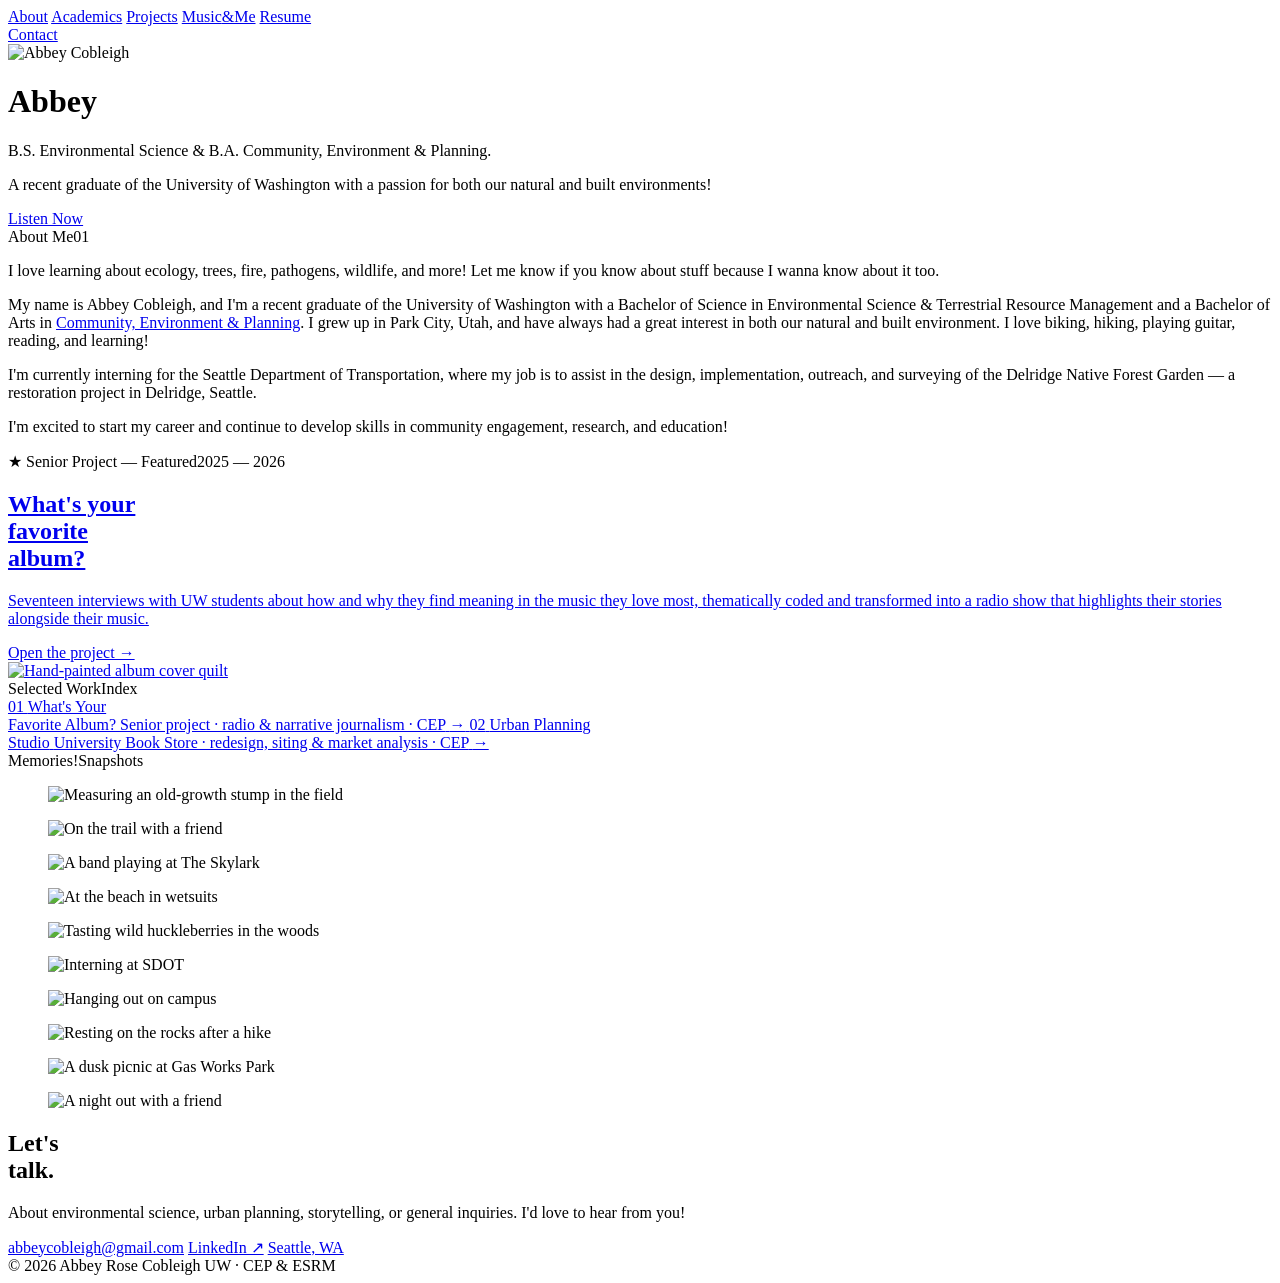
==== index.html @ 4b6c8d2c "Add files via upload" ====
<!DOCTYPE html>
<html lang="en">
<head>
<meta charset="UTF-8" />
<meta name="viewport" content="width=device-width, initial-scale=1.0" />
<title>Abbey Rose Cobleigh — CEP & Environmental Science</title>
<meta name="description" content="Abbey Rose Cobleigh — a new graduate of UW's Community, Environment & Planning and Environmental Science programs, working where people, place, and story meet." />
<link rel="preconnect" href="https://fonts.googleapis.com" />
<link rel="preconnect" href="https://fonts.gstatic.com" crossorigin />
<link href="https://fonts.googleapis.com/css2?family=Bricolage+Grotesque:opsz,wght@12..96,400..800&family=Hanken+Grotesk:wght@400..700&display=swap" rel="stylesheet" />
<link rel="stylesheet" href="assets/bold.css" />
</head>
<body>

<!-- NAV -->
<nav class="nav">
  <div class="nav-inner">
    <div class="nav-links">
      <a href="index.html">About</a>
      <a href="academics.html">Academics</a>
      <a href="projects.html">Projects</a>
      <a href="album.html">Music<span>&amp;Me</span></a>
      <a href="resume.html">Resume</a>
    </div>
    <a href="#contact" class="nav-cart">Contact</a>
  </div>
</nav>

<!-- HERO -->
<header class="hero" data-screen-label="Home — Hero">
  <div class="hero-stage">
    <div class="hero-img">
      <img src="assets/album/portrait.jpg" alt="Abbey Cobleigh" loading="eager" />
    </div>
    <h1 class="hero-word"><span class="stroke">Abbey</span></h1>
  </div>
</header>
<div class="hero-row">
  <div class="hero-tag reveal">B.S. Environmental Science &amp; B.A. Community, Environment &amp; Planning.</div>
  <div class="hero-lead reveal" data-delay="100">
    <p>
      A recent graduate of the University of Washington with a passion for both our
      natural and built environments!
    </p>
    <a href="album.html" class="big-link">Listen Now</a>
  </div>
</div>

<!-- ABOUT -->
<section class="band" id="about" data-screen-label="Home — About">
  <div class="band-inner">
    <div class="eyebrow reveal"><span>About Me</span><span>01</span></div>
    <div class="two-col">
      <p class="col-lead reveal">I love learning about ecology, trees, fire, pathogens, wildlife, and more! Let me know if you know about stuff because I wanna know about it too.</p>
      <div class="col-body reveal" data-delay="100">
        <p>
          My name is Abbey Cobleigh, and I'm a recent graduate of the University of
          Washington with a Bachelor of Science in Environmental Science &amp; Terrestrial
          Resource Management and a Bachelor of Arts in <a href="academics.html">Community, Environment &amp;
          Planning</a>. I grew up in Park City, Utah, and have always had a great interest in
          both our natural and built environment. I love biking, hiking, playing guitar,
          reading, and learning!
        </p>
        <p>
          I'm currently interning for the Seattle Department of Transportation, where my
          job is to assist in the design, implementation, outreach, and surveying of the
          Delridge Native Forest Garden — a restoration project in Delridge, Seattle.
        </p>
        <p>
          I'm excited to start my career and continue to develop skills in community
          engagement, research, and education!
        </p>
      </div>
    </div>
  </div>
</section>

<!-- FEATURED -->
<section class="band" data-screen-label="Home — Featured">
  <div class="band-inner">
    <div class="eyebrow reveal"><span><span class="star">★</span> Senior Project — Featured</span><span>2025 — 2026</span></div>
    <a href="album.html" class="feat-card feat-grid">
      <div>
        <h2 class="feat-h">What's your<br />favorite<br />album?</h2>
        <p class="feat-desc reveal">
          Seventeen interviews with UW students about how and why they find meaning in
          the music they love most, thematically coded and transformed into a radio show
          that highlights their stories alongside their music.
        </p>
        <span class="feat-link reveal" data-delay="80">Open the project →</span>
      </div>
      <div class="feat-art">
        <img src="assets/album-quilt.jpeg" alt="Hand-painted album cover quilt" loading="lazy" />
      </div>
    </a>
  </div>
</section>

<!-- PROJECTS -->
<section class="band" data-screen-label="Home — Projects">
  <div class="band-inner">
    <div class="eyebrow reveal"><span>Selected Work</span><span>Index</span></div>
    <a href="album.html" class="work-row">
      <span class="work-num">01</span>
      <span class="work-name">What's Your<br />Favorite Album?</span>
      <span class="work-cat">Senior project · radio &amp; narrative journalism · CEP</span>
      <span class="work-arrow">→</span>
    </a>
    <a href="projects.html" class="work-row">
      <span class="work-num">02</span>
      <span class="work-name">Urban Planning<br />Studio</span>
      <span class="work-cat">University Book Store · redesign, siting &amp; market analysis · CEP</span>
      <span class="work-arrow">→</span>
    </a>
  </div>
</section>

<!-- PHOTO COLLAGE -->
<section class="band" data-screen-label="Home — Photos">
  <div class="band-inner">
    <div class="eyebrow reveal"><span>Memories!</span><span>Snapshots</span></div>
    <div class="collage uw-collage reveal" data-delay="80">
      <figure><img src="assets/uw/uw-01.jpg" alt="Measuring an old-growth stump in the field" loading="lazy" /></figure>
      <figure><img src="assets/uw/uw-04.jpg" alt="On the trail with a friend" loading="lazy" /></figure>
      <figure><img src="assets/uw/uw-02.jpg" alt="A band playing at The Skylark" loading="lazy" /></figure>
      <figure><img src="assets/uw/uw-08.jpg" alt="At the beach in wetsuits" loading="lazy" /></figure>
      <figure><img src="assets/uw/uw-03.jpg" alt="Tasting wild huckleberries in the woods" loading="lazy" /></figure>
      <figure><img src="assets/uw/uw-07.jpg" alt="Interning at SDOT" loading="lazy" /></figure>
      <figure><img src="assets/uw/uw-05.jpg" alt="Hanging out on campus" loading="lazy" /></figure>
      <figure><img src="assets/uw/uw-09.jpg" alt="Resting on the rocks after a hike" loading="lazy" /></figure>
      <figure><img src="assets/uw/uw-06.jpg" alt="A dusk picnic at Gas Works Park" loading="lazy" /></figure>
      <figure><img src="assets/uw/uw-10.jpg" alt="A night out with a friend" loading="lazy" /></figure>
    </div>
  </div>
</section>

<!-- CONTACT -->
<footer class="contact" id="contact" data-screen-label="Home — Contact">
  <div class="contact-inner">
    <h2>Let's<br />talk.</h2>
    <p class="contact-intro reveal">About environmental science, urban planning, storytelling, or general inquiries. I'd love to hear from you!</p>
    <div class="contact-links reveal" data-delay="100">
      <a href="mailto:abbeycobleigh@gmail.com">abbeycobleigh@gmail.com</a>
      <a href="https://www.linkedin.com/in/abbey-cobleigh-87673b26b/" target="_blank" rel="noopener">LinkedIn ↗</a>
      <a href="#">Seattle, WA</a>
    </div>
    <div class="contact-foot">
      <span>© 2026 Abbey Rose Cobleigh</span>
      <span>UW · CEP &amp; ESRM</span>
    </div>
  </div>
</footer>

<script src="assets/site.js"></script>
</body>
</html>
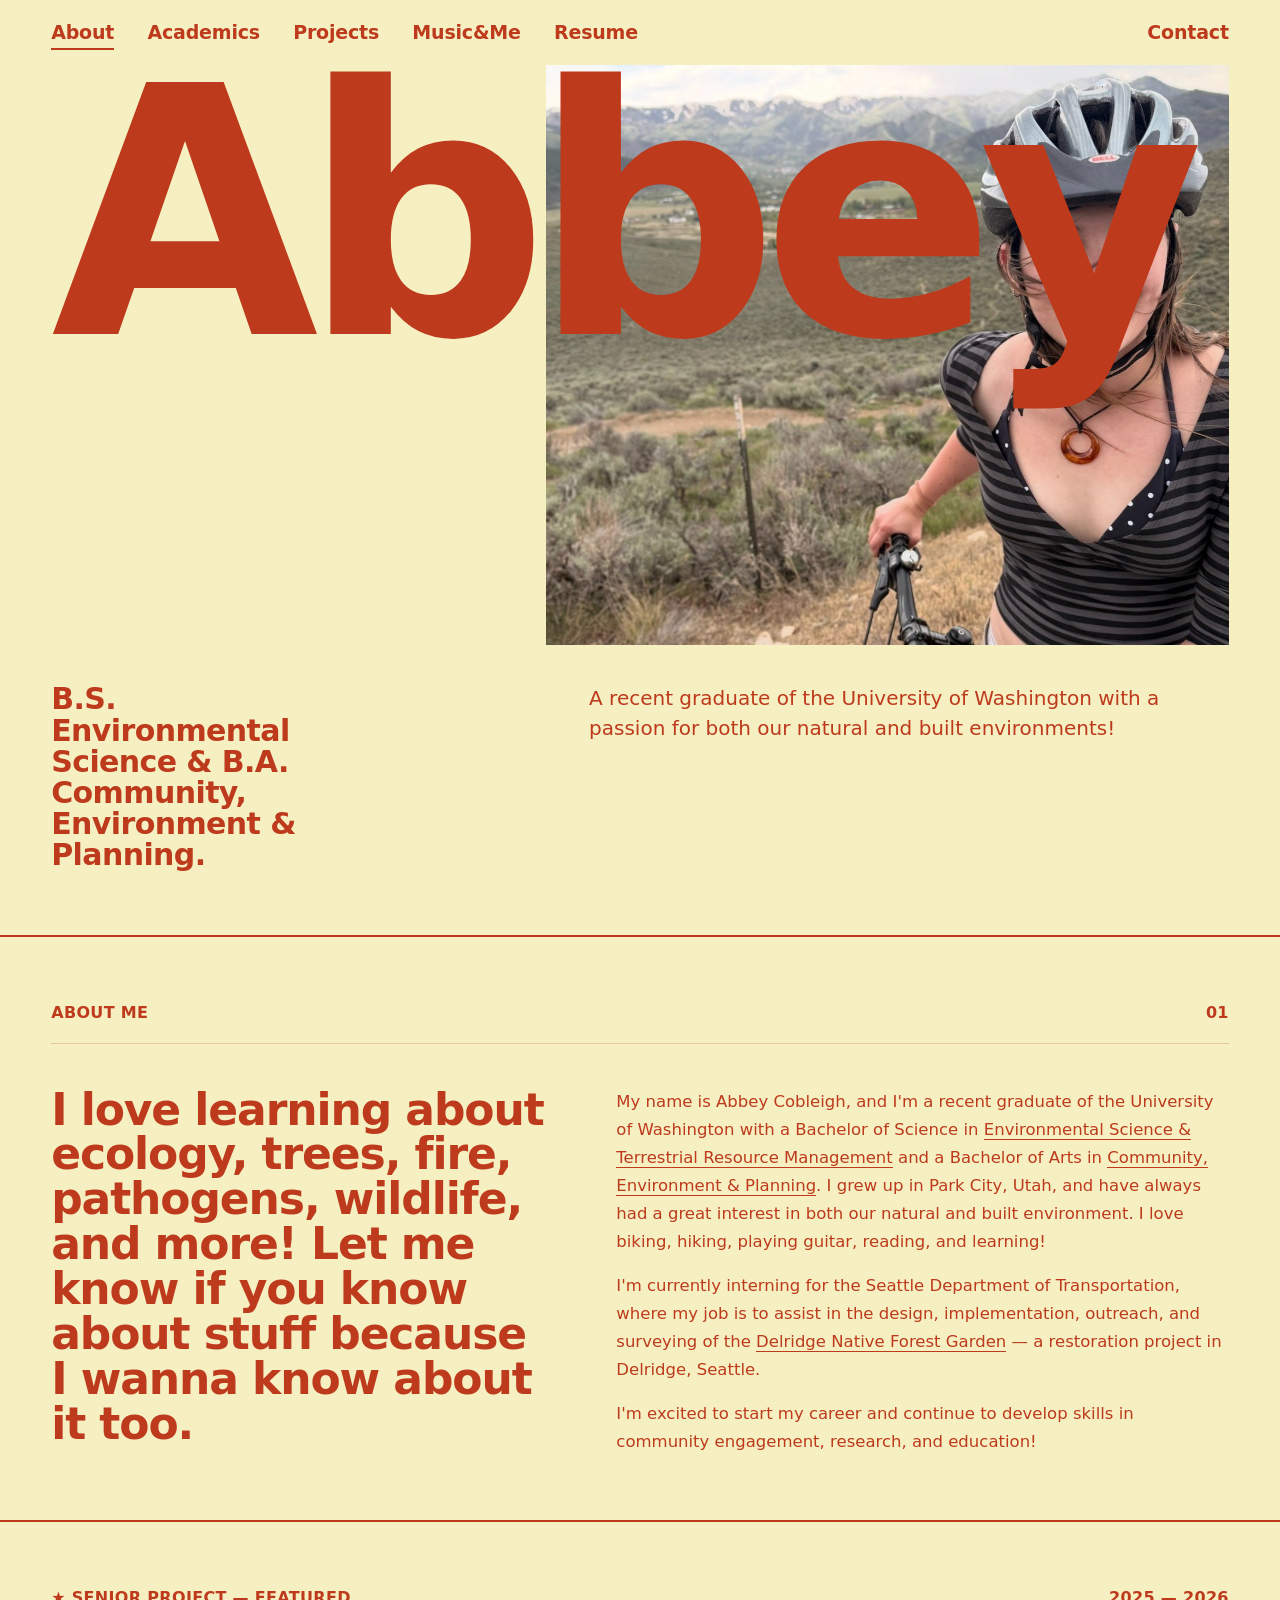
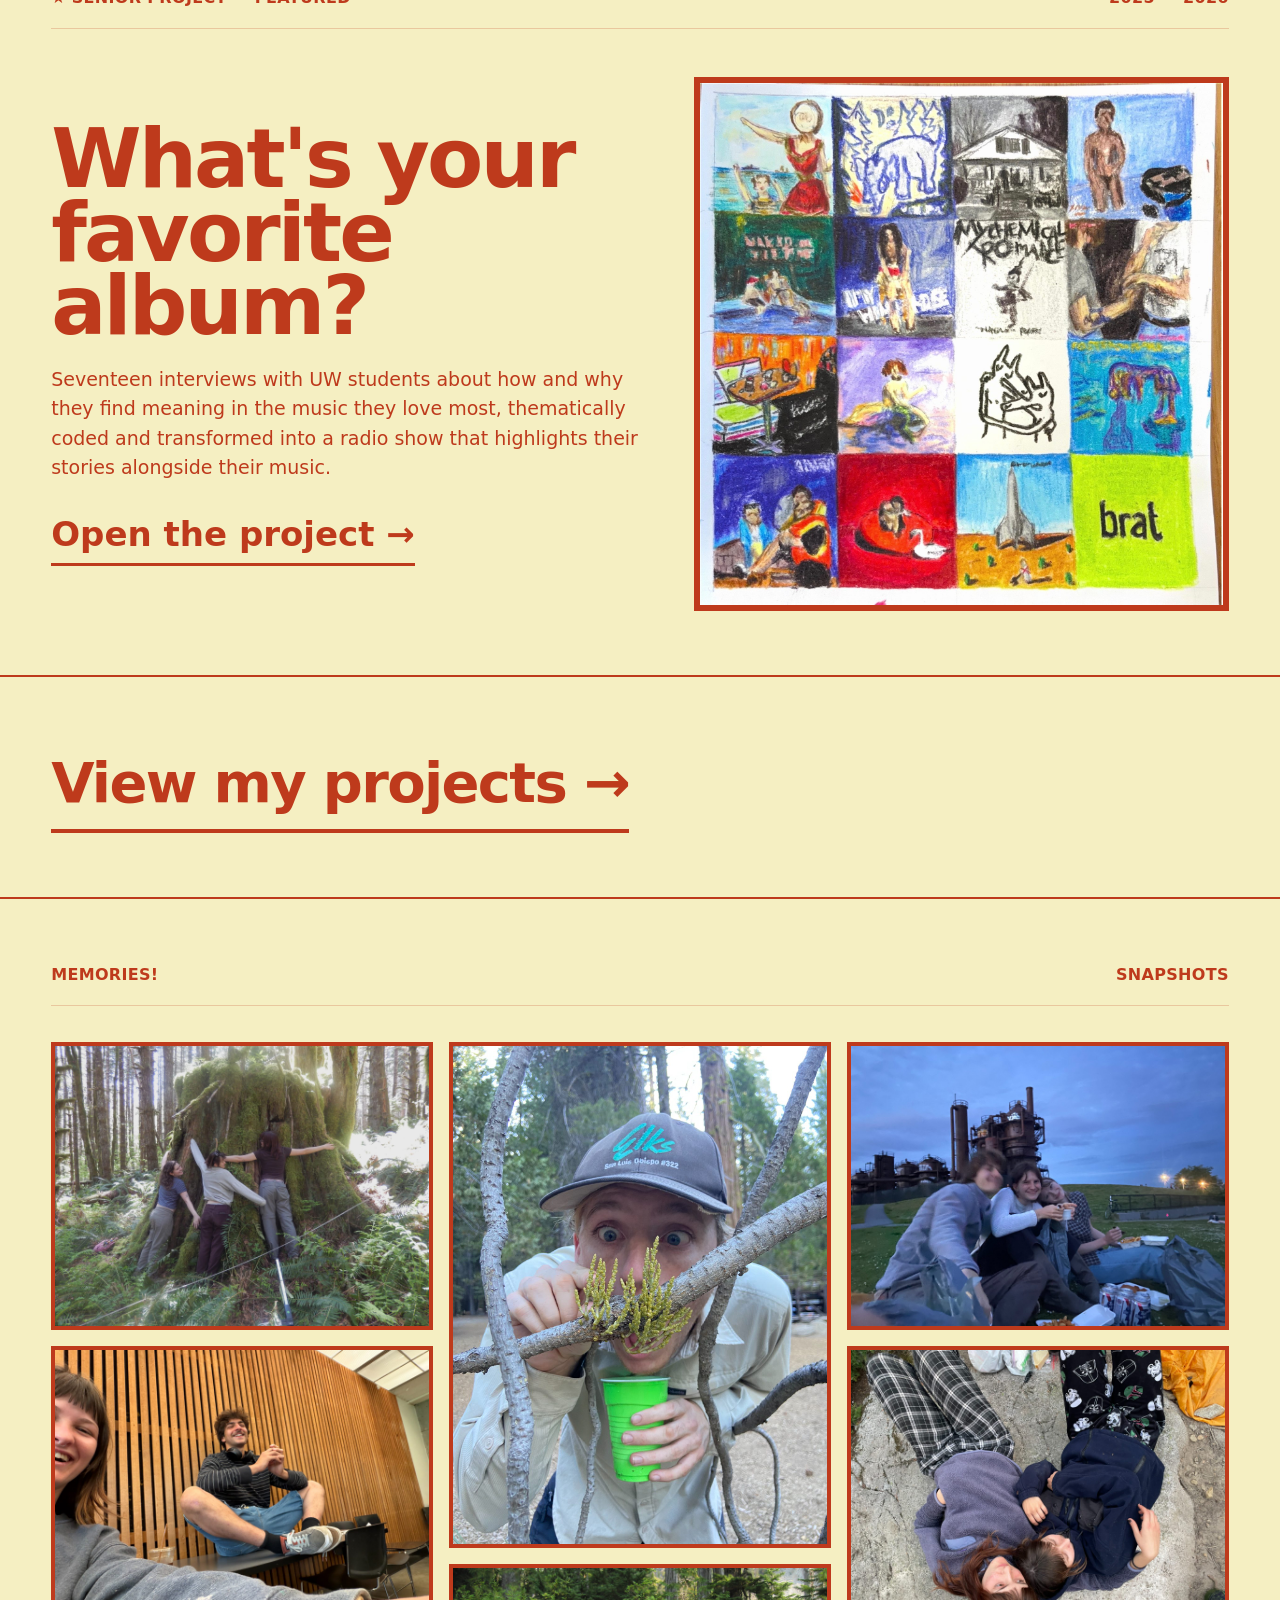
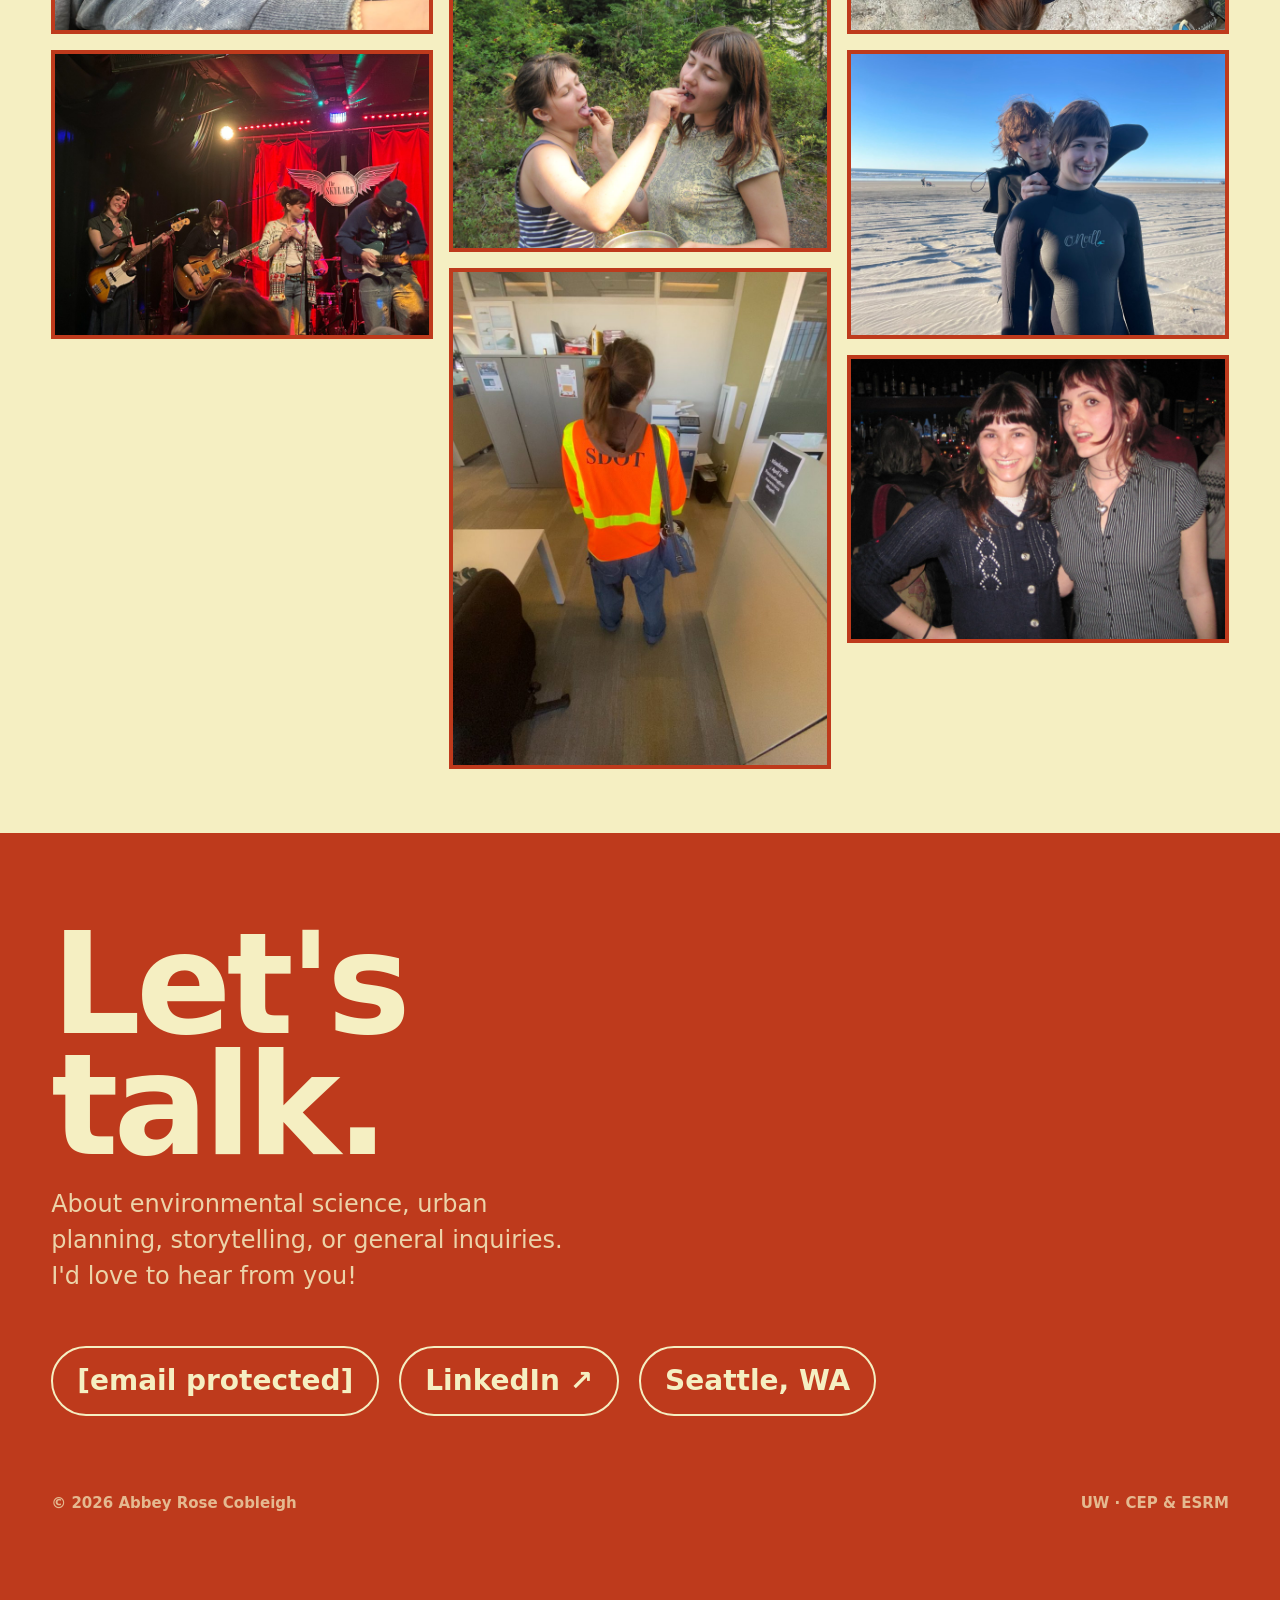
==== commit 491a5636: "Add files via upload" ====
--- a/index.html
+++ b/index.html
@@ -42,7 +42,6 @@
       A recent graduate of the University of Washington with a passion for both our
       natural and built environments!
     </p>
-    <a href="album.html" class="big-link">Listen Now</a>
   </div>
 </div>
 
@@ -55,8 +54,8 @@
       <div class="col-body reveal" data-delay="100">
         <p>
           My name is Abbey Cobleigh, and I'm a recent graduate of the University of
-          Washington with a Bachelor of Science in Environmental Science &amp; Terrestrial
-          Resource Management and a Bachelor of Arts in <a href="academics.html">Community, Environment &amp;
+          Washington with a Bachelor of Science in <a href="academics.html#esrm">Environmental Science &amp; Terrestrial
+          Resource Management</a> and a Bachelor of Arts in <a href="academics.html">Community, Environment &amp;
           Planning</a>. I grew up in Park City, Utah, and have always had a great interest in
           both our natural and built environment. I love biking, hiking, playing guitar,
           reading, and learning!
@@ -64,7 +63,7 @@
         <p>
           I'm currently interning for the Seattle Department of Transportation, where my
           job is to assist in the design, implementation, outreach, and surveying of the
-          Delridge Native Forest Garden — a restoration project in Delridge, Seattle.
+          <a href="https://www.seattle.gov/transportation/projects-and-programs/programs/trees-and-landscaping-program/delridge-native-forest-garden-project#En_x178260" target="_blank" rel="noopener">Delridge Native Forest Garden</a> — a restoration project in Delridge, Seattle.
         </p>
         <p>
           I'm excited to start my career and continue to develop skills in community
@@ -99,19 +98,7 @@
 <!-- PROJECTS -->
 <section class="band" data-screen-label="Home — Projects">
   <div class="band-inner">
-    <div class="eyebrow reveal"><span>Selected Work</span><span>Index</span></div>
-    <a href="album.html" class="work-row">
-      <span class="work-num">01</span>
-      <span class="work-name">What's Your<br />Favorite Album?</span>
-      <span class="work-cat">Senior project · radio &amp; narrative journalism · CEP</span>
-      <span class="work-arrow">→</span>
-    </a>
-    <a href="projects.html" class="work-row">
-      <span class="work-num">02</span>
-      <span class="work-name">Urban Planning<br />Studio</span>
-      <span class="work-cat">University Book Store · redesign, siting &amp; market analysis · CEP</span>
-      <span class="work-arrow">→</span>
-    </a>
+    <a href="projects.html" class="big-link">View my projects →</a>
   </div>
 </section>
 
@@ -140,7 +127,7 @@
     <h2>Let's<br />talk.</h2>
     <p class="contact-intro reveal">About environmental science, urban planning, storytelling, or general inquiries. I'd love to hear from you!</p>
     <div class="contact-links reveal" data-delay="100">
-      <a href="mailto:abbeycobleigh@gmail.com">abbeycobleigh@gmail.com</a>
+      <a href="/cdn-cgi/l/email-protection#92f3f0f0f7ebf1fdf0fef7fbf5fad2f5fff3fbfebcf1fdff"><span class="__cf_email__" data-cfemail="80e1e2e2e5f9e3efe2ece5e9e7e8c0e7ede1e9ecaee3efed">[email&#160;protected]</span></a>
       <a href="https://www.linkedin.com/in/abbey-cobleigh-87673b26b/" target="_blank" rel="noopener">LinkedIn ↗</a>
       <a href="#">Seattle, WA</a>
     </div>
@@ -151,6 +138,6 @@
   </div>
 </footer>
 
-<script src="assets/site.js"></script>
+<script data-cfasync="false" src="/cdn-cgi/scripts/5c5dd728/cloudflare-static/email-decode.min.js"></script><script src="assets/site.js"></script>
 </body>
 </html>
--- a/assets/bold.css
+++ b/assets/bold.css
@@ -0,0 +1,440 @@
+/* ============================================================
+   Abbey Cobleigh — Portfolio
+   Shared "Bold" design system  ·  butter ground + rust ink
+   Giant Bricolage display type, archival music-press energy.
+   ============================================================ */
+
+:root {
+  --butter:   #f5efc2;
+  --butter-2: #f9f4d3;
+  --rust:     #be3a1c;
+  --rust-deep:#9c2e13;
+  --rust-soft:#b9603f;
+  --ink:      #3a1d12;
+  --line:     rgba(190,58,28,.22);
+  --line-2:   rgba(190,58,28,.13);
+
+  --disp: 'Bricolage Grotesque', system-ui, sans-serif;
+  --sans: 'Hanken Grotesk', system-ui, sans-serif;
+  --pad: clamp(20px, 4vw, 56px);
+  --maxw: 1400px;
+}
+
+* { box-sizing: border-box; }
+html { scroll-behavior: smooth; }
+body {
+  margin: 0; background: var(--butter); color: var(--rust);
+  font-family: var(--sans); font-size: 17px; line-height: 1.5;
+  -webkit-font-smoothing: antialiased; text-rendering: optimizeLegibility;
+}
+::selection { background: var(--rust); color: var(--butter); }
+h1,h2,h3,h4 { margin: 0; font-family: var(--disp); font-weight: 800; line-height: .92; letter-spacing: -0.035em; }
+p { margin: 0; }
+a { color: inherit; text-decoration: none; }
+img { display: block; max-width: 100%; }
+
+/* ---- utility ---- */
+.wrap { max-width: var(--maxw); margin: 0 auto; padding-left: var(--pad); padding-right: var(--pad); }
+.disp { font-family: var(--disp); }
+.dim { color: var(--rust-soft); }
+
+/* ---- NAV ---- */
+.nav { position: sticky; top: 0; z-index: 60; background: color-mix(in srgb, var(--butter) 90%, transparent); backdrop-filter: blur(6px); }
+.nav-inner { max-width: var(--maxw); margin: 0 auto; padding: 18px var(--pad); display: flex; align-items: center; justify-content: space-between; gap: 16px; }
+.nav-links { display: flex; gap: clamp(14px, 2.6vw, 38px); }
+.nav-links a, .nav-cart { font-family: var(--disp); font-weight: 700; font-size: clamp(15px,1.5vw,19px); letter-spacing: -0.01em; position: relative; }
+.nav-links a span { font-weight: 800; }
+.nav-links a::after { content:""; position:absolute; left:0; bottom:-3px; height:2px; width:0; background: var(--rust); transition: width .25s ease; }
+.nav-links a:hover::after, .nav-links a.active::after { width: 100%; }
+.nav-links a.active { font-weight: 800; }
+
+/* ---- placeholder ---- */
+.ph { position: relative; overflow: hidden; width: 100%; height: 100%;
+  background:
+    repeating-linear-gradient(45deg, rgba(190,58,28,.10), rgba(190,58,28,.10) 11px, rgba(190,58,28,.02) 11px, rgba(190,58,28,.02) 22px),
+    var(--butter-2);
+  display: grid; place-items: center; border: 1.5px solid var(--line); }
+.ph span { font-family: var(--disp); font-weight: 700; text-transform: uppercase; letter-spacing: .04em; font-size: 13px; color: var(--rust-soft); background: var(--butter); padding: 8px 13px; text-align: center; }
+
+/* ---- eyebrow / section label ---- */
+.eyebrow { font-family: var(--disp); font-weight: 800; text-transform: uppercase; letter-spacing: .02em; font-size: clamp(13px,1.4vw,16px); display: flex; justify-content: space-between; gap: 14px; padding-bottom: 18px; border-bottom: 1.5px solid var(--line); }
+.eyebrow .star { color: var(--rust); }
+
+/* ---- links / buttons ---- */
+.big-link { display: inline-flex; align-items: center; gap: 12px; font-family: var(--disp); font-weight: 800; font-size: clamp(30px,4.4vw,56px); letter-spacing: -0.03em; border-bottom: 4px solid var(--rust); padding-bottom: 4px; transition: gap .25s ease, color .2s; }
+.big-link:hover { gap: 22px; color: var(--rust-deep); border-color: var(--rust-deep); }
+.more { display: inline-flex; align-items: center; gap: 10px; font-family: var(--disp); font-weight: 700; font-size: clamp(20px,2.4vw,30px); border-bottom: 3px solid var(--rust); padding-bottom: 3px; transition: gap .2s, color .2s; }
+.more:hover { gap: 18px; color: var(--rust-deep); }
+.pill { font-family: var(--disp); font-weight: 800; font-size: clamp(15px,1.6vw,18px); border: 2.5px solid var(--rust); border-radius: 999px; padding: 9px 18px; transition: background .2s, color .2s; display: inline-flex; align-items: center; gap: 8px; cursor: pointer; }
+.pill:hover { background: var(--rust); color: var(--butter); }
+.back-link { display: inline-flex; align-items: center; gap: 8px; font-family: var(--disp); font-weight: 700; font-size: clamp(15px,1.6vw,18px); color: var(--rust-soft); transition: gap .2s, color .2s; }
+.back-link:hover { gap: 14px; color: var(--rust); }
+
+/* ---- tags ---- */
+.tags { display: flex; flex-wrap: wrap; gap: 8px; }
+.tag { font-family: var(--disp); font-weight: 700; font-size: 13px; color: var(--rust); padding: 7px 14px; border: 1.5px solid var(--line); border-radius: 999px; }
+
+/* ---- section dividers ---- */
+.band { border-top: 2px solid var(--rust); }
+.band-inner { max-width: var(--maxw); margin: 0 auto; padding: clamp(36px,5vw,72px) var(--pad); }
+
+/* ============================================================
+   HERO (home)
+   ============================================================ */
+.hero { position: relative; max-width: var(--maxw); margin: 0 auto; padding: 0 var(--pad); }
+.hero-stage { position: relative; }
+.hero-img { position: relative; margin-left: auto; width: 58%; aspect-ratio: 4/3.4; overflow: hidden; }
+.hero-img img { width: 100%; height: 100%; object-fit: cover; object-position: 50% 30%; }
+.hero-word { position: absolute; top: clamp(-6px, 1vw, 18px); left: 0; right: 0; z-index: 5; color: var(--rust); font-size: clamp(108px, 27vw, 460px); line-height: .8; letter-spacing: -0.05em; pointer-events: none; }
+.hero-word .stroke { display: block; }
+.hero-row { max-width: var(--maxw); margin: 0 auto; padding: clamp(20px,3vw,40px) var(--pad) clamp(36px,5vw,64px); display: grid; grid-template-columns: 1fr 1.35fr; gap: clamp(28px,5vw,80px); align-items: start; }
+.hero-tag { font-family: var(--disp); font-weight: 800; font-size: clamp(20px,2.4vw,30px); line-height: 1.04; letter-spacing: -0.02em; max-width: 12ch; }
+.hero-lead p { font-size: clamp(17px,1.7vw,20px); line-height: 1.5; max-width: 46ch; color: var(--rust); }
+.hero-lead .big-link { margin-top: 26px; }
+
+/* ============================================================
+   PAGE HEADER (sub-pages)
+   ============================================================ */
+.page-head { max-width: var(--maxw); margin: 0 auto; padding: clamp(28px,4vw,52px) var(--pad) clamp(28px,4vw,48px); }
+.page-head .back-link { margin-bottom: clamp(20px,3vw,34px); }
+.page-meta { display: flex; justify-content: space-between; gap: 14px; flex-wrap: wrap; font-family: var(--disp); font-weight: 800; text-transform: uppercase; letter-spacing: .02em; font-size: clamp(13px,1.4vw,16px); }
+.page-meta .muted { color: var(--rust-soft); }
+.page-title { font-size: clamp(52px,12vw,150px); line-height: .86; margin-top: clamp(14px,2vw,22px); letter-spacing: -0.04em; }
+.page-title.sm { font-size: clamp(46px,9vw,116px); }
+.page-sub { font-family: var(--sans); font-size: clamp(19px,2.4vw,28px); line-height: 1.35; color: var(--rust); margin-top: clamp(16px,2vw,24px); max-width: 30ch; }
+.page-head .tags { margin-top: clamp(20px,3vw,30px); }
+
+/* ============================================================
+   STATEMENT
+   ============================================================ */
+.statement-inner { max-width: var(--maxw); margin: 0 auto; padding: clamp(40px,6vw,90px) var(--pad); }
+.statement p { font-family: var(--disp); font-weight: 800; font-size: clamp(30px,5.2vw,76px); line-height: 1.0; letter-spacing: -0.035em; max-width: 18ch; }
+.statement .more { margin-top: clamp(22px,3vw,40px); }
+
+/* ============================================================
+   FEATURED (home)
+   ============================================================ */
+.feat-grid { display: grid; grid-template-columns: 1.05fr .95fr; gap: clamp(28px,4vw,60px); align-items: center; margin-top: clamp(28px,4vw,48px); }
+.feat-art { border: 6px solid var(--rust); transition: transform .5s cubic-bezier(.2,.7,.2,1); }
+.feat-art img { width: 100%; display: block; }
+.feat-card:hover .feat-art { transform: rotate(-1.2deg); }
+.feat-h { font-size: clamp(40px,6.4vw,92px); line-height: .9; }
+.feat-desc { font-size: clamp(16px,1.7vw,19px); line-height: 1.55; margin-top: 22px; max-width: 50ch; }
+.feat-card .feat-link { margin-top: 26px; }
+.feat-link { display:inline-flex; align-items:center; gap:10px; font-family: var(--disp); font-weight: 800; font-size: clamp(22px,2.8vw,34px); border-bottom: 3px solid var(--rust); padding-bottom: 3px; transition: gap .25s, color .2s; }
+.feat-link:hover { gap: 20px; color: var(--rust-deep); }
+
+/* ============================================================
+   WORK / PROJECT INDEX ROWS
+   ============================================================ */
+.work-row { display: grid; grid-template-columns: 90px 1.4fr 1fr auto; gap: clamp(20px,3vw,48px); align-items: center; padding: clamp(22px,3vw,40px) 0; border-bottom: 1.5px solid var(--line); transition: padding-left .3s ease, background .3s ease; }
+.work-row:first-of-type { border-top: 1.5px solid var(--line); }
+.work-row:hover { padding-left: 14px; }
+.work-num { font-family: var(--disp); font-weight: 800; font-size: clamp(26px,3vw,40px); align-self: start; }
+.work-row:hover .work-num { color: var(--rust-deep); }
+.work-name { font-family: var(--disp); font-weight: 800; font-size: clamp(28px,4.4vw,58px); line-height: .94; transition: color .2s; }
+.work-row:hover .work-name { color: var(--rust-deep); }
+.work-cat { font-size: clamp(14px,1.5vw,17px); color: var(--rust-soft); line-height: 1.4; }
+.work-tags { margin-top: 12px; }
+.work-arrow { font-family: var(--disp); font-weight: 800; font-size: clamp(26px,3vw,40px); transition: transform .25s; align-self: start; }
+.work-row:hover .work-arrow { transform: translateX(8px); }
+.work-thumb { width: 100%; aspect-ratio: 1/1; border: 4px solid var(--rust); overflow: hidden; }
+.work-thumb.wide { aspect-ratio: 16/9; }
+.work-thumb img { width: 100%; height: 100%; object-fit: cover; transition: transform .5s cubic-bezier(.2,.7,.2,1); }
+.work-row:hover .work-thumb img { transform: scale(1.05); }
+
+/* ============================================================
+   CONTACT FOOTER
+   ============================================================ */
+.contact { background: var(--rust); color: var(--butter); border-top: 2px solid var(--rust); }
+.contact-inner { max-width: var(--maxw); margin: 0 auto; padding: clamp(48px,7vw,110px) var(--pad); }
+.contact h2 { font-size: clamp(48px,11vw,150px); line-height: .86; color: var(--butter); }
+.contact-intro { font-family: var(--sans); font-size: clamp(18px,2.2vw,24px); color: rgba(245,239,194,.85); max-width: 34ch; margin-top: 20px; }
+.contact-links { display: flex; flex-wrap: wrap; gap: clamp(10px,2vw,20px); margin-top: clamp(30px,4vw,56px); }
+.contact-links a { font-family: var(--disp); font-weight: 800; font-size: clamp(18px,2.2vw,28px); border: 2.5px solid var(--butter); border-radius: 999px; padding: 12px 24px; transition: background .2s, color .2s; }
+.contact-links a:hover { background: var(--butter); color: var(--rust); }
+.contact-foot { display: flex; justify-content: space-between; flex-wrap: wrap; gap: 12px; margin-top: clamp(40px,6vw,80px); font-family: var(--disp); font-weight: 700; font-size: 15px; color: rgba(245,239,194,.7); }
+
+/* ============================================================
+   ALBUM PAGE
+   ============================================================ */
+/* quilt */
+.quilt { margin: 0; }
+.poster-feature { display: grid; grid-template-columns: 0.82fr 1.18fr; gap: clamp(28px,5vw,64px); align-items: center; }
+.poster-frame { display: block; border: 6px solid var(--rust); overflow: hidden; background: var(--butter-2); }
+.poster-frame img { width: 100%; height: auto; display: block; transition: transform .5s cubic-bezier(.2,.7,.2,1); }
+.poster-frame:hover img { transform: scale(1.02); }
+.poster-lead { font-family: var(--disp); font-weight: 800; font-size: clamp(26px,3.6vw,46px); line-height: 1.0; letter-spacing: -0.025em; margin: 16px 0 16px; }
+.poster-note p { font-size: 16.5px; line-height: 1.65; color: var(--rust); max-width: 46ch; }
+.poster-note p + p { margin-top: 14px; }
+.poster-note strong { color: var(--ink); font-weight: 600; }
+.quilt-frame { border: 8px solid var(--rust); background: var(--butter-2); }
+.quilt-frame img { width: 100%; display: block; }
+.quilt-cap { display: flex; gap: 16px; margin-top: 16px; color: var(--rust-soft); font-size: 14.5px; max-width: 72ch; align-items: baseline; }
+.quilt-cap .lbl { font-family: var(--disp); font-weight: 800; text-transform: uppercase; letter-spacing: .04em; color: var(--rust); flex-shrink: 0; }
+.quilt-cap strong { color: var(--rust); font-weight: 700; }
+
+/* two-column band (inspiration etc.) */
+.two-col { display: grid; grid-template-columns: 0.9fr 1.1fr; gap: clamp(28px,5vw,70px); align-items: start; margin-top: clamp(28px,4vw,44px); }
+.col-lead { font-family: var(--disp); font-weight: 800; font-size: clamp(26px,3.6vw,44px); line-height: 1.02; letter-spacing: -0.025em; }
+.col-body { display: flex; flex-direction: column; gap: 16px; font-size: 16.5px; line-height: 1.7; color: var(--rust); max-width: 60ch; }
+.col-body strong { color: var(--ink); }
+.col-body a { border-bottom: 1.5px solid var(--rust); transition: color .2s; }
+.col-body a:hover { color: var(--rust-deep); }
+.cep-mine { margin-top: clamp(28px,4vw,44px); max-width: 72ch; }
+.sec-title { font-family: var(--disp); font-weight: 800; font-size: clamp(34px,6vw,72px); line-height: .94; letter-spacing: -0.035em; margin: clamp(14px,2vw,22px) 0 0; }
+.cep-mine-h { font-family: var(--disp); font-weight: 800; font-size: clamp(22px,2.6vw,32px); line-height: 1.0; margin: 0 0 12px; }
+.cep-mine p { font-size: 16.5px; line-height: 1.65; color: var(--rust); }
+.esrm-grid { display: grid; grid-template-columns: 1fr 1fr; gap: clamp(16px,2.4vw,30px) clamp(24px,4vw,56px); margin-top: clamp(20px,3vw,32px); }
+.esrm-item { border-top: 3px solid var(--rust); padding-top: 14px; }
+.esrm-no { font-family: var(--disp); font-weight: 800; color: var(--rust-soft); font-size: 14px; }
+.esrm-item h4 { font-family: var(--disp); font-weight: 800; font-size: clamp(19px,2.1vw,24px); letter-spacing: -0.02em; margin: 8px 0 8px; }
+.esrm-item p { font-size: 15.5px; line-height: 1.55; color: var(--rust); }
+.collage { columns: 3; column-gap: clamp(10px,1.4vw,16px); margin-top: clamp(24px,3vw,36px); }
+.collage figure { break-inside: avoid; margin: 0 0 clamp(10px,1.4vw,16px); }
+.collage img { width: 100%; height: auto; display: block; border: 4px solid var(--rust); }
+
+/* research question */
+.rq-inner { max-width: 1040px; margin: 0 auto; }
+.rq-text { font-family: var(--disp); font-weight: 800; font-size: clamp(30px,5.4vw,72px); line-height: .98; letter-spacing: -0.035em; margin-top: 18px; }
+.rq-text .dim { color: var(--rust-soft); }
+
+/* audio player */
+.player { background: var(--rust); color: var(--butter); border-radius: 8px; padding: clamp(22px,3vw,32px); margin-top: clamp(28px,4vw,44px); }
+.player-top { display: flex; align-items: center; gap: clamp(16px,3vw,28px); }
+.play-btn { flex-shrink: 0; width: 66px; height: 66px; border-radius: 50%; border: none; cursor: pointer; background: var(--butter); display: grid; place-items: center; transition: transform .2s ease; }
+.play-btn:hover { transform: scale(1.07); }
+.ico-play { width: 0; height: 0; border-style: solid; border-width: 9px 0 9px 15px; border-color: transparent transparent transparent var(--rust); margin-left: 3px; }
+.ico-play.sm { border-width: 6px 0 6px 10px; }
+.play-btn.playing .ico-play { border: none; width: 14px; height: 16px; margin-left: 0; background: linear-gradient(to right, var(--rust) 0 4px, transparent 4px 10px, var(--rust) 10px 14px); }
+.player-info { display: flex; flex-direction: column; gap: 5px; min-width: 0; }
+.player-info .eb { font-family: var(--disp); font-weight: 800; text-transform: uppercase; letter-spacing: .04em; font-size: 13px; color: var(--butter); }
+.player-info h3 { font-size: clamp(22px,3vw,30px); color: var(--butter); }
+.player-info .sub { font-family: var(--disp); font-weight: 700; font-size: 14px; color: rgba(245,239,194,.7); }
+.waveform { margin-left: auto; display: flex; align-items: flex-end; gap: 3px; height: 46px; flex-shrink: 0; }
+.waveform span { width: 4px; background: rgba(245,239,194,.4); border-radius: 2px; }
+.player.playing .waveform span { animation: wv 1s ease-in-out infinite; }
+@keyframes wv { 0%,100% { transform: scaleY(.4); } 50% { transform: scaleY(1); } }
+.player-status { margin-top: 18px; padding-top: 16px; border-top: 1px solid rgba(245,239,194,.22); font-family: var(--disp); font-weight: 700; text-transform: uppercase; letter-spacing: .08em; font-size: 12px; color: rgba(245,239,194,.7); }
+
+.tracklist { list-style: none; margin: clamp(20px,3vw,30px) 0 0; padding: 0; border-top: 1.5px solid var(--line); }
+.track { display: flex; align-items: center; gap: 16px; padding: 16px 6px; border-bottom: 1.5px solid var(--line); transition: background .2s, padding-left .2s; cursor: pointer; border-radius: 3px; }
+.track:hover { background: var(--butter-2); padding-left: 14px; }
+.track-play { flex-shrink: 0; width: 40px; height: 40px; border-radius: 50%; border: 2px solid var(--rust); background: transparent; cursor: pointer; display: grid; place-items: center; transition: background .2s; }
+.track:hover .track-play { background: var(--rust); }
+.track-play .ico-play { border-left-color: var(--rust); }
+.track:hover .track-play .ico-play { border-left-color: var(--butter); }
+.track-no { font-family: var(--disp); font-weight: 800; color: var(--rust-soft); width: 26px; flex-shrink: 0; }
+.track-body { display: flex; flex-direction: column; gap: 0; flex: 1; min-width: 0; }
+.track-title { font-family: var(--disp); font-weight: 800; font-size: 21px; }
+.track-note { font-size: 14.5px; color: var(--rust-soft); }
+.track-time { font-family: var(--disp); font-weight: 700; color: var(--rust-soft); flex-shrink: 0; }
+.listen-foot { margin-top: 16px; font-family: var(--disp); font-weight: 700; text-transform: uppercase; letter-spacing: .06em; font-size: 12px; color: var(--rust-soft); }
+.listen-foot code { background: var(--butter-2); padding: 2px 7px; border-radius: 3px; }
+
+/* literature review */
+.lit-grid { display: grid; grid-template-columns: repeat(4,1fr); gap: clamp(16px,2vw,26px); margin-top: clamp(28px,4vw,44px); }
+.lit-item { border-top: 3px solid var(--rust); padding-top: 16px; }
+.lit-no { font-family: var(--disp); font-weight: 800; color: var(--rust-soft); }
+.lit-item h3 { font-size: clamp(20px,2.2vw,26px); margin: 10px 0 10px; }
+.lit-item p { font-size: 15px; line-height: 1.55; color: var(--rust); }
+.lit-item p .clay { color: var(--rust-deep); font-weight: 600; }
+
+/* methods */
+.method-list { list-style: none; margin: clamp(20px,3vw,36px) 0 0; padding: 0; }
+.method-step { padding: clamp(24px,3.4vw,40px) 0; border-top: 1.5px solid var(--line); display: grid; grid-template-columns: minmax(140px, 220px) 1fr; gap: clamp(18px,3vw,48px); }
+.method-step:last-child { border-bottom: 1.5px solid var(--line); }
+.step-no { font-family: var(--disp); font-weight: 800; text-transform: uppercase; letter-spacing: .03em; font-size: clamp(14px,1.5vw,17px); color: var(--rust-soft); }
+.method-step h3 { font-size: clamp(26px,4vw,46px); line-height: .96; margin: 0 0 14px; }
+.method-step p { font-size: 16.5px; color: var(--rust); line-height: 1.65; max-width: 64ch; }
+.method-step p strong { color: var(--ink); }
+.q-examples { margin-top: 18px; }
+.q-examples .lbl { font-family: var(--disp); font-weight: 800; text-transform: uppercase; letter-spacing: .04em; font-size: 12px; color: var(--rust-soft); }
+.q-examples ul { margin: 10px 0 0; padding: 0; list-style: none; display: grid; grid-template-columns: 1fr 1fr; gap: 8px 26px; max-width: 760px; }
+.q-examples li { font-size: 16px; color: var(--ink); padding-left: 18px; position: relative; }
+.q-examples li::before { content: "“"; position: absolute; left: 0; top: 2px; color: var(--rust); font-family: var(--disp); font-weight: 800; }
+.code-flow { display: flex; flex-wrap: wrap; gap: 8px; margin-top: 18px; align-items: center; }
+.code-flow span { font-family: var(--disp); font-weight: 700; font-size: 12px; text-transform: uppercase; letter-spacing: .04em; padding: 7px 13px; border: 1.5px solid var(--line); border-radius: 999px; color: var(--rust); }
+.code-flow span:not(:last-child)::after { content: "→"; margin-left: 9px; color: var(--rust-soft); }
+
+/* themes */
+.themes-grid { display: grid; grid-template-columns: repeat(5,1fr); border-top: 2px solid var(--rust); margin-top: clamp(28px,4vw,44px); }
+.theme { padding: 24px 20px 28px; border-bottom: 2px solid var(--rust); border-right: 1.5px solid var(--line); display: flex; flex-direction: column; }
+.theme:first-child { border-left: 1.5px solid var(--line); }
+.theme-no { font-family: var(--disp); font-weight: 800; color: var(--rust-soft); }
+.theme h3 { font-size: clamp(22px,2.4vw,28px); margin: 10px 0 8px; }
+.theme-def { font-size: 13.5px; color: var(--rust-soft); line-height: 1.5; }
+.theme-quote { font-size: 15.5px; color: var(--ink); line-height: 1.42; margin-top: auto; padding-top: 18px; font-style: italic; }
+
+/* quotes wall */
+.quote-wall { columns: 3; column-gap: clamp(16px,2.4vw,26px); margin-top: clamp(28px,4vw,44px); }
+.q-card { break-inside: avoid; margin: 0 0 clamp(16px,2.4vw,26px); padding: clamp(22px,2.6vw,32px); border: 2px solid var(--rust); border-radius: 6px; font-family: var(--disp); font-weight: 800; font-size: clamp(19px,2.1vw,26px); line-height: 1.12; letter-spacing: -0.02em; }
+.q-card:nth-child(3n+2) { background: var(--rust); color: var(--butter); }
+
+/* deliverables */
+.products-grid { display: grid; grid-template-columns: repeat(2,1fr); gap: clamp(18px,2.5vw,28px); margin-top: clamp(28px,4vw,44px); }
+.product { border: 2px solid var(--rust); border-radius: 6px; padding: clamp(22px,2.8vw,34px); transition: transform .3s ease; }
+.product:hover { transform: translateY(-5px); }
+.product .eb { font-family: var(--disp); font-weight: 800; text-transform: uppercase; letter-spacing: .04em; font-size: 13px; color: var(--rust-soft); }
+.product h3 { font-size: clamp(26px,3.4vw,40px); margin: 10px 0 12px; line-height: .96; }
+.product p { color: var(--rust); font-size: 16px; line-height: 1.6; }
+
+/* conclusion */
+.conclusion { background: var(--rust); color: var(--butter); border-top: 2px solid var(--rust); }
+.conclusion-inner { max-width: 1040px; margin: 0 auto; padding: clamp(56px,8vw,120px) var(--pad); text-align: center; }
+.conclusion .eb { font-family: var(--disp); font-weight: 800; text-transform: uppercase; letter-spacing: .06em; font-size: 14px; color: rgba(245,239,194,.7); }
+.conclusion-quote { font-family: var(--disp); font-weight: 800; font-size: clamp(26px,4.2vw,54px); line-height: 1.04; letter-spacing: -0.03em; color: var(--butter); margin-top: 22px; }
+
+/* credits */
+.credit-list { list-style: none; margin: clamp(28px,4vw,44px) 0 0; padding: 0; columns: 2; column-gap: clamp(28px,5vw,72px); }
+.credit-row { break-inside: avoid; display: flex; align-items: baseline; gap: 14px; padding: 13px 0; border-bottom: 1.5px solid var(--line-2); }
+.credit-row .c-no { font-family: var(--disp); font-weight: 800; color: var(--rust-soft); width: 26px; flex-shrink: 0; }
+.credit-row .c-name { font-family: var(--disp); font-weight: 800; font-size: 17px; flex-shrink: 0; }
+.credit-row .c-album { color: var(--rust-soft); font-size: 15.5px; font-style: italic; margin-left: auto; text-align: right; }
+.art-credit { margin-top: 26px; font-size: 17px; color: var(--rust); }
+.art-credit strong { color: var(--ink); font-weight: 600; }
+
+/* ---- media figures (photos within album page) ---- */
+.media-figure { margin: clamp(28px,4vw,44px) 0 0; }
+.media-figure .frame { border: 5px solid var(--rust); overflow: hidden; background: var(--butter-2); }
+.media-figure .frame img { width: 100%; display: block; }
+.media-figure figcaption { display: flex; gap: 14px; margin-top: 14px; color: var(--rust-soft); font-size: 14.5px; align-items: baseline; }
+.media-figure figcaption .lbl { font-family: var(--disp); font-weight: 800; text-transform: uppercase; letter-spacing: .04em; color: var(--rust); flex-shrink: 0; }
+
+/* listen layout: player/tracks beside on-air photo */
+.listen-grid { display: grid; grid-template-columns: 1.5fr 1fr; gap: clamp(24px,4vw,48px); align-items: start; margin-top: clamp(28px,4vw,44px); }
+.listen-photo { border: 5px solid var(--rust); overflow: hidden; align-self: stretch; min-height: 100%; }
+.listen-photo img { width: 100%; height: 100%; object-fit: cover; display: block; }
+
+/* product with image */
+.product.has-img { padding: 0; overflow: hidden; display: flex; flex-direction: column; }
+.product.has-img .p-img { aspect-ratio: 16/11; overflow: hidden; border-bottom: 2px solid var(--rust); }
+.product.has-img .p-img img { width: 100%; height: 100%; object-fit: cover; display: block; transition: transform .5s cubic-bezier(.2,.7,.2,1); }
+.product.has-img:hover .p-img img { transform: scale(1.04); }
+.product.has-img .p-body { padding: clamp(22px,2.8vw,34px); }
+
+/* flier embed */
+.flier-embed { margin-top: clamp(28px,4vw,44px); display: grid; grid-template-columns: 0.85fr 1.15fr; gap: clamp(24px,4vw,48px); align-items: center; }
+.flier-pair { display: grid; grid-template-columns: 1fr 1fr; gap: clamp(12px,1.6vw,20px); align-items: start; }
+.flier-doc.has-img { aspect-ratio: auto; height: auto; background: none; }
+.flier-doc.has-img img { width: 100%; height: auto; display: block; }
+.flier-doc { border: 5px solid var(--rust); background: var(--butter-2); aspect-ratio: 3/4; width: 100%; display: block; }
+.flier-doc embed, .flier-doc iframe, .flier-doc object { width: 100%; height: 100%; border: 0; display: block; }
+.flier-fallback { width: 100%; height: 100%; display: flex; flex-direction: column; align-items: center; justify-content: center; gap: 7px; text-align: center; padding: 28px; background: var(--rust); color: var(--butter); transition: background .2s; }
+.flier-doc:hover .flier-fallback { background: var(--rust-deep); }
+.flier-fallback .ff-eyebrow { font-family: var(--disp); font-weight: 800; text-transform: uppercase; letter-spacing: .08em; font-size: 13px; color: rgba(245,239,194,.75); }
+.flier-fallback .ff-title { font-family: var(--disp); font-weight: 800; font-size: clamp(40px,6vw,72px); line-height: .9; margin: 4px 0; }
+.flier-fallback .ff-sub { font-family: var(--disp); font-weight: 700; font-size: 14px; color: rgba(245,239,194,.85); }
+.flier-fallback .ff-art { font-size: 13px; font-style: italic; color: rgba(245,239,194,.7); margin-top: 2px; }
+.flier-fallback .ff-link { margin-top: 16px; font-family: var(--disp); font-weight: 800; font-size: 15px; border-bottom: 2px solid var(--butter); padding-bottom: 3px; }
+.flier-note h3 { font-size: clamp(26px,3.4vw,42px); line-height: .98; }
+.flier-note p { font-size: 16.5px; color: var(--rust); line-height: 1.65; margin-top: 14px; max-width: 46ch; }
+.flier-note .more { margin-top: 22px; }
+
+/* resources strip (slides / playlist links) */
+.resource-grid { display: grid; grid-template-columns: 1fr 1fr; gap: clamp(16px,2.5vw,24px); margin-top: clamp(28px,4vw,44px); }
+.resource-grid.cols-3 { grid-template-columns: repeat(3,1fr); }
+.resource-card { display: flex; align-items: center; gap: 18px; border: 2px solid var(--rust); border-radius: 6px; padding: clamp(20px,2.6vw,28px); transition: background .2s, color .2s; }
+.resource-card:hover { background: var(--rust); color: var(--butter); }
+.resource-card .r-ico { font-family: var(--disp); font-weight: 800; font-size: 30px; flex-shrink: 0; }
+.resource-card > span:not([class]) { display: flex; flex-direction: column; }
+.resource-card .r-title { font-family: var(--disp); font-weight: 800; font-size: clamp(20px,2.4vw,26px); }
+.resource-card .r-sub { font-size: 14.5px; color: var(--rust-soft); margin-top: 2px; }
+.resource-card:hover .r-sub { color: rgba(245,239,194,.8); }
+.resource-card .r-arrow { margin-left: auto; font-family: var(--disp); font-weight: 800; font-size: 24px; transition: transform .2s; }
+.resource-card:hover .r-arrow { transform: translateX(5px); }
+
+/* ============================================================
+   RESUME
+   ============================================================ */
+.resume-body { display: grid; grid-template-columns: 0.62fr 1.38fr; gap: clamp(30px,5vw,72px); align-items: start; }
+.resume-rail { display: flex; flex-direction: column; gap: 32px; position: sticky; top: 92px; }
+.rail-h { font-family: var(--disp); font-weight: 800; text-transform: uppercase; letter-spacing: .03em; font-size: 14px; color: var(--rust); padding-bottom: 10px; border-bottom: 2px solid var(--rust); margin: 0 0 14px; }
+.rail-list { list-style: none; margin: 0; padding: 0; display: flex; flex-direction: column; gap: 13px; }
+.rail-list li { display: flex; flex-direction: column; gap: 2px; }
+.rail-list .k { font-family: var(--disp); font-weight: 700; text-transform: uppercase; letter-spacing: .04em; font-size: 11px; color: var(--rust-soft); }
+.rail-list a, .rail-list span.val { font-size: 16px; }
+.rail-list a { border-bottom: 1.5px solid var(--line); width: fit-content; transition: border-color .2s; }
+.rail-list a:hover { border-color: var(--rust); }
+.skill-list { list-style: none; margin: 0; padding: 0; display: flex; flex-direction: column; gap: 10px; }
+.skill-list li { font-size: 16px; padding-left: 18px; position: relative; }
+.skill-list li::before { content: ""; position: absolute; left: 0; top: 9px; width: 7px; height: 7px; background: var(--rust); border-radius: 50%; }
+
+.resume-main { display: flex; flex-direction: column; gap: clamp(34px,5vw,56px); }
+.res-sec-h { display: flex; align-items: baseline; gap: 14px; padding-bottom: 14px; border-bottom: 2px solid var(--rust); margin: 0 0 22px; }
+.res-sec-h .t { font-family: var(--disp); font-weight: 800; text-transform: uppercase; letter-spacing: .03em; font-size: clamp(15px,1.6vw,18px); color: var(--rust); }
+.res-sec-h .fill-note { font-family: var(--disp); font-weight: 700; font-size: 11px; color: var(--rust-soft); }
+.res-item { padding: 0 0 6px; }
+.res-item + .res-item { padding-top: 22px; border-top: 1.5px solid var(--line-2); margin-top: 16px; }
+.res-item-top { display: flex; align-items: baseline; justify-content: space-between; gap: 16px; flex-wrap: wrap; }
+.res-item h3 { font-size: clamp(24px,3vw,34px); }
+.res-item .when { font-family: var(--disp); font-weight: 700; text-transform: uppercase; letter-spacing: .03em; font-size: 13px; color: var(--rust-soft); }
+.res-role { font-size: 17px; color: var(--ink); margin-top: 6px; font-weight: 600; }
+.res-desc { font-size: 15.5px; color: var(--rust); line-height: 1.65; margin-top: 10px; max-width: 64ch; }
+.res-desc a { border-bottom: 1.5px solid var(--rust); }
+.res-points { list-style: none; margin: 12px 0 0; padding: 0; display: flex; flex-direction: column; gap: 9px; }
+.res-points li { font-size: 15.5px; color: var(--rust); line-height: 1.55; padding-left: 18px; position: relative; max-width: 70ch; }
+.res-points li::before { content: ""; position: absolute; left: 0; top: 9px; width: 6px; height: 6px; background: var(--rust); border-radius: 50%; }
+.is-empty { opacity: .7; }
+
+/* ============================================================
+   REVEAL (small/medium elements only; large display type stays static)
+   ============================================================ */
+.reveal { opacity: 0; transform: translateY(20px); transition: opacity .7s cubic-bezier(.2,.7,.2,1), transform .7s cubic-bezier(.2,.7,.2,1); }
+.reveal.in { opacity: 1; transform: none; }
+@media (prefers-reduced-motion: reduce) {
+  .reveal { opacity: 1 !important; transform: none !important; transition: none; }
+  html { scroll-behavior: auto; }
+}
+
+/* ============================================================
+   RESPONSIVE
+   ============================================================ */
+@media (max-width: 980px) {
+  .lit-grid { grid-template-columns: 1fr 1fr; }
+  .themes-grid { grid-template-columns: 1fr 1fr; border-left: 1.5px solid var(--line); }
+  .theme:first-child { border-left: 0; }
+  .quote-wall { columns: 2; }
+}
+@media (max-width: 880px) {
+  .hero-img { width: 72%; aspect-ratio: 3/3.2; }
+  .hero-word { font-size: 23vw; }
+  .hero-row { grid-template-columns: 1fr; gap: 24px; }
+  .feat-grid { grid-template-columns: 1fr; }
+  .poster-feature { grid-template-columns: 1fr; gap: 24px; }
+  .poster-frame { max-width: 460px; }
+  .feat-art { order: -1; }
+  .two-col { grid-template-columns: 1fr; }
+  .listen-grid { grid-template-columns: 1fr; }
+  .listen-photo { min-height: 280px; }
+  .flier-embed { grid-template-columns: 1fr; }
+  .flier-doc { max-width: 420px; }
+  .resource-grid { grid-template-columns: 1fr; }
+  .resource-grid.cols-3 { grid-template-columns: 1fr; }
+  .method-step { grid-template-columns: 1fr; gap: 10px; }
+  .resume-body { grid-template-columns: 1fr; }
+  .esrm-grid { grid-template-columns: 1fr; }
+  .collage { columns: 2; }
+  .resume-rail { position: static; }
+  .work-row { grid-template-columns: 54px 1fr auto; }
+  .work-thumb, .work-cat { display: none; }
+}
+@media (max-width: 620px) {
+  .flier-pair { grid-template-columns: 1fr; }
+  .lit-grid { grid-template-columns: 1fr; }
+  .themes-grid { grid-template-columns: 1fr; border-left: 0; }
+  .theme { border-left: 1.5px solid var(--line); }
+  .q-examples ul { grid-template-columns: 1fr; }
+  .quote-wall { columns: 1; }
+  .products-grid { grid-template-columns: 1fr; }
+  .credit-list { columns: 1; }
+  .waveform { display: none; }
+  .work-row { grid-template-columns: 40px 1fr; }
+  .work-arrow { display: none; }
+}
+@media print {
+  .nav, .contact, .print-btn { display: none !important; }
+  body { background: #fff; }
+  .reveal { opacity: 1 !important; transform: none !important; }
+  .resume-rail { position: static; }
+}
